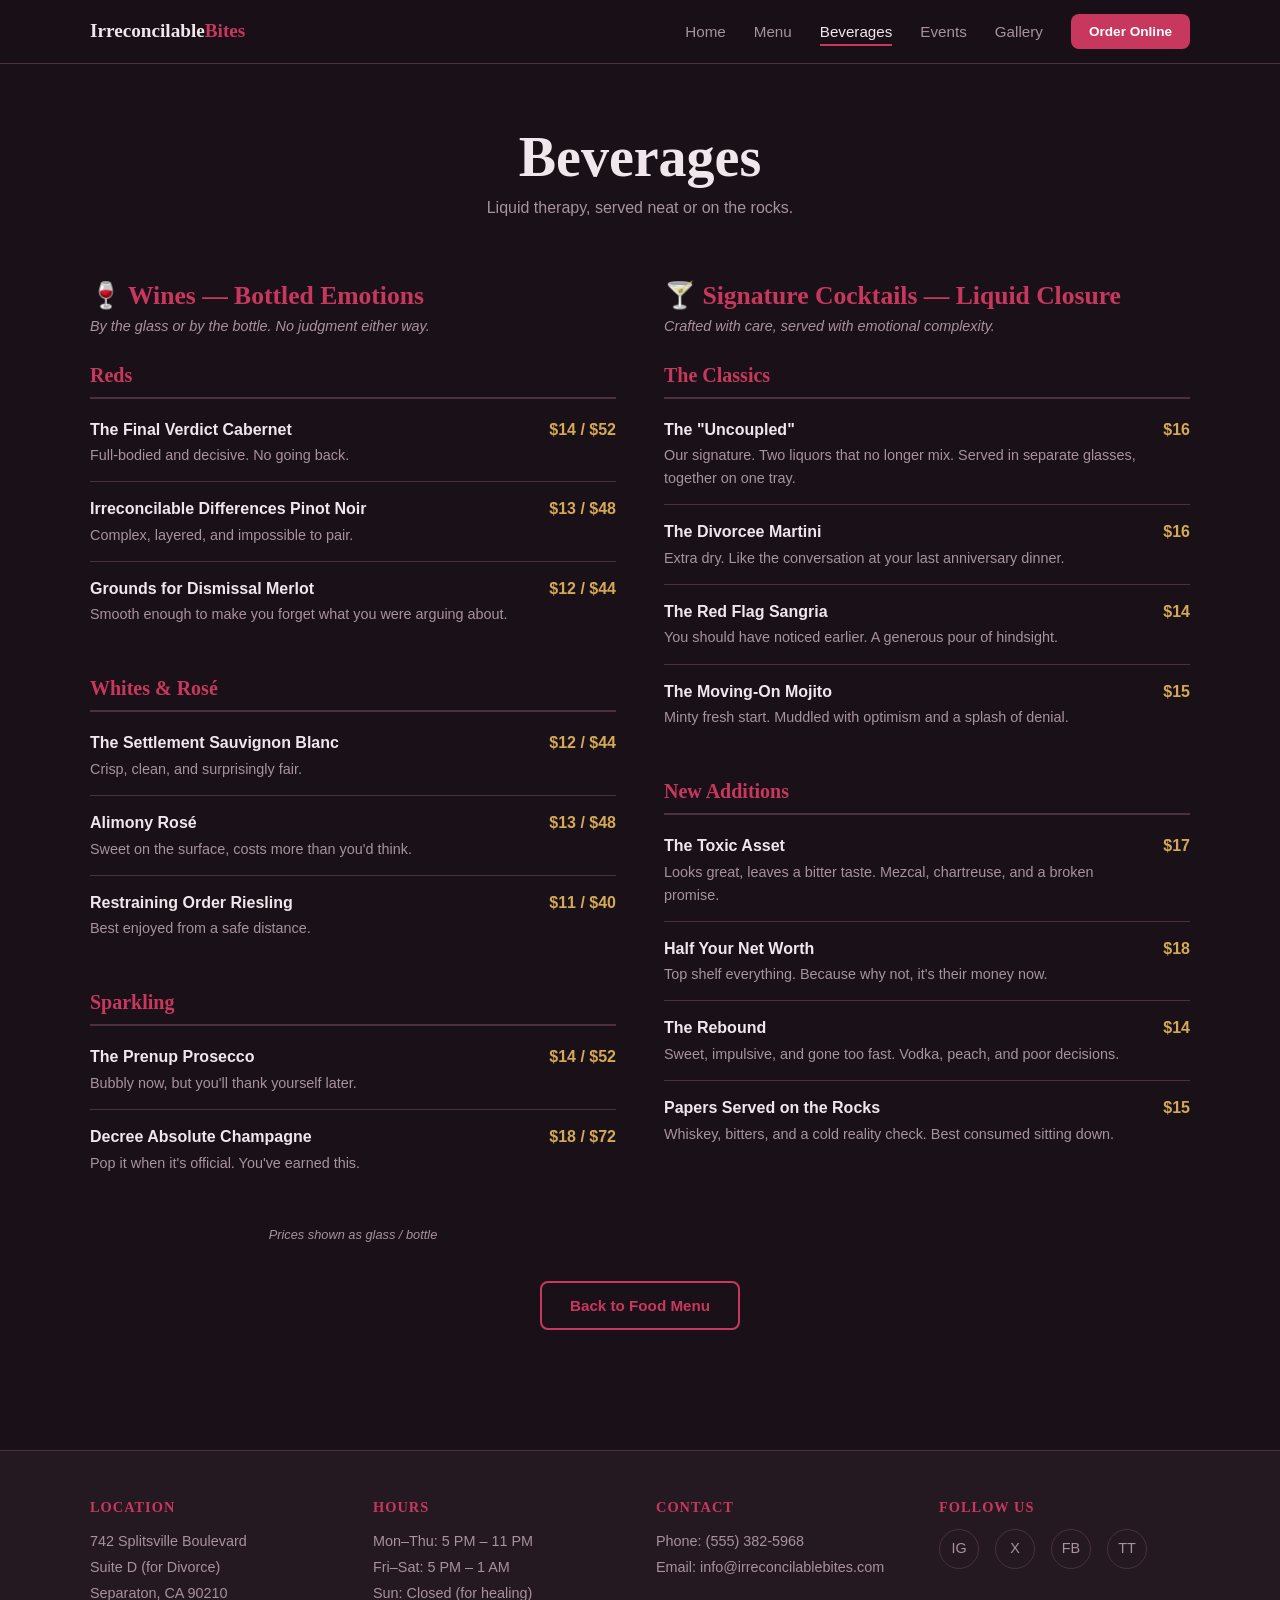
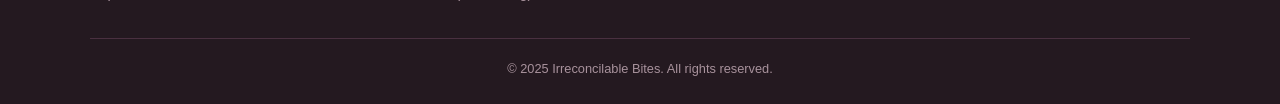
==== beverages.html @ c309c168 "feat: move full menu to home page and add beverages page Move the complete food menu from menu.html " ====
<!DOCTYPE html>
<html lang="en">
<head>
  <meta charset="UTF-8">
  <meta name="viewport" content="width=device-width, initial-scale=1.0">
  <title>Beverages — Irreconcilable Bites</title>
  <meta name="description" content="Divorce-themed wines and signature cocktails at Irreconcilable Bites. Drown your sorrows in style.">
  <link rel="stylesheet" href="css/styles.css">
</head>
<body>

  <a href="#main" class="skip-link">Skip to main content</a>

  <!-- ─── Navigation ──────────────────────────── -->
  <nav class="site-nav" aria-label="Main navigation">
    <div class="container site-nav__inner">
      <a href="index.html" class="site-nav__logo" aria-label="Irreconcilable Bites Home">
        Irreconcilable<span>Bites</span>
      </a>
      <button class="site-nav__toggle" aria-expanded="false" aria-controls="nav-menu" aria-label="Toggle navigation menu">
        <span></span><span></span><span></span>
      </button>
      <ul id="nav-menu" class="site-nav__menu" data-open="false" role="list">
        <li><a href="index.html" class="site-nav__link">Home</a></li>
        <li><a href="index.html#menu" class="site-nav__link">Menu</a></li>
        <li><a href="beverages.html" class="site-nav__link">Beverages</a></li>
        <li><a href="events.html" class="site-nav__link">Events</a></li>
        <li><a href="gallery.html" class="site-nav__link">Gallery</a></li>
        <li class="site-nav__order"><a href="#" class="btn btn--primary btn--sm" data-order-btn>Order Online</a></li>
      </ul>
    </div>
  </nav>

  <main id="main">

    <!-- Page Header -->
    <section class="section text-center">
      <div class="container">
        <h1>Beverages</h1>
        <p class="section-subtitle">Liquid therapy, served neat or on the rocks.</p>
      </div>
    </section>

    <!-- Beverages Two-Column Layout -->
    <section class="section" style="padding-top:0;">
      <div class="container">
        <div class="beverages-grid">

          <!-- Column 1: Wines -->
          <div class="beverages-column">
            <h2 class="beverages-column__title">&#127863; Wines &mdash; Bottled Emotions</h2>
            <p class="beverages-column__subtitle">By the glass or by the bottle. No judgment either way.</p>

            <div class="menu-sections">
              <div class="menu-section">
                <h3 class="menu-section__title">Reds</h3>
                <div class="menu-item">
                  <div class="menu-item__info">
                    <p class="menu-item__name">The Final Verdict Cabernet</p>
                    <p class="menu-item__desc">Full-bodied and decisive. No going back.</p>
                  </div>
                  <span class="menu-item__price">$14 / $52</span>
                </div>
                <div class="menu-item">
                  <div class="menu-item__info">
                    <p class="menu-item__name">Irreconcilable Differences Pinot Noir</p>
                    <p class="menu-item__desc">Complex, layered, and impossible to pair.</p>
                  </div>
                  <span class="menu-item__price">$13 / $48</span>
                </div>
                <div class="menu-item">
                  <div class="menu-item__info">
                    <p class="menu-item__name">Grounds for Dismissal Merlot</p>
                    <p class="menu-item__desc">Smooth enough to make you forget what you were arguing about.</p>
                  </div>
                  <span class="menu-item__price">$12 / $44</span>
                </div>
              </div>

              <div class="menu-section">
                <h3 class="menu-section__title">Whites &amp; Ros&eacute;</h3>
                <div class="menu-item">
                  <div class="menu-item__info">
                    <p class="menu-item__name">The Settlement Sauvignon Blanc</p>
                    <p class="menu-item__desc">Crisp, clean, and surprisingly fair.</p>
                  </div>
                  <span class="menu-item__price">$12 / $44</span>
                </div>
                <div class="menu-item">
                  <div class="menu-item__info">
                    <p class="menu-item__name">Alimony Ros&eacute;</p>
                    <p class="menu-item__desc">Sweet on the surface, costs more than you'd think.</p>
                  </div>
                  <span class="menu-item__price">$13 / $48</span>
                </div>
                <div class="menu-item">
                  <div class="menu-item__info">
                    <p class="menu-item__name">Restraining Order Riesling</p>
                    <p class="menu-item__desc">Best enjoyed from a safe distance.</p>
                  </div>
                  <span class="menu-item__price">$11 / $40</span>
                </div>
              </div>

              <div class="menu-section">
                <h3 class="menu-section__title">Sparkling</h3>
                <div class="menu-item">
                  <div class="menu-item__info">
                    <p class="menu-item__name">The Prenup Prosecco</p>
                    <p class="menu-item__desc">Bubbly now, but you'll thank yourself later.</p>
                  </div>
                  <span class="menu-item__price">$14 / $52</span>
                </div>
                <div class="menu-item">
                  <div class="menu-item__info">
                    <p class="menu-item__name">Decree Absolute Champagne</p>
                    <p class="menu-item__desc">Pop it when it's official. You've earned this.</p>
                  </div>
                  <span class="menu-item__price">$18 / $72</span>
                </div>
              </div>
            </div>

            <p class="beverages-note">Prices shown as glass / bottle</p>
          </div>

          <!-- Column 2: Signature Cocktails -->
          <div class="beverages-column">
            <h2 class="beverages-column__title">&#127864; Signature Cocktails &mdash; Liquid Closure</h2>
            <p class="beverages-column__subtitle">Crafted with care, served with emotional complexity.</p>

            <div class="menu-sections">
              <div class="menu-section">
                <h3 class="menu-section__title">The Classics</h3>
                <div class="menu-item">
                  <div class="menu-item__info">
                    <p class="menu-item__name">The "Uncoupled"</p>
                    <p class="menu-item__desc">Our signature. Two liquors that no longer mix. Served in separate glasses, together on one tray.</p>
                  </div>
                  <span class="menu-item__price">$16</span>
                </div>
                <div class="menu-item">
                  <div class="menu-item__info">
                    <p class="menu-item__name">The Divorcee Martini</p>
                    <p class="menu-item__desc">Extra dry. Like the conversation at your last anniversary dinner.</p>
                  </div>
                  <span class="menu-item__price">$16</span>
                </div>
                <div class="menu-item">
                  <div class="menu-item__info">
                    <p class="menu-item__name">The Red Flag Sangria</p>
                    <p class="menu-item__desc">You should have noticed earlier. A generous pour of hindsight.</p>
                  </div>
                  <span class="menu-item__price">$14</span>
                </div>
                <div class="menu-item">
                  <div class="menu-item__info">
                    <p class="menu-item__name">The Moving-On Mojito</p>
                    <p class="menu-item__desc">Minty fresh start. Muddled with optimism and a splash of denial.</p>
                  </div>
                  <span class="menu-item__price">$15</span>
                </div>
              </div>

              <div class="menu-section">
                <h3 class="menu-section__title">New Additions</h3>
                <div class="menu-item">
                  <div class="menu-item__info">
                    <p class="menu-item__name">The Toxic Asset</p>
                    <p class="menu-item__desc">Looks great, leaves a bitter taste. Mezcal, chartreuse, and a broken promise.</p>
                  </div>
                  <span class="menu-item__price">$17</span>
                </div>
                <div class="menu-item">
                  <div class="menu-item__info">
                    <p class="menu-item__name">Half Your Net Worth</p>
                    <p class="menu-item__desc">Top shelf everything. Because why not, it's their money now.</p>
                  </div>
                  <span class="menu-item__price">$18</span>
                </div>
                <div class="menu-item">
                  <div class="menu-item__info">
                    <p class="menu-item__name">The Rebound</p>
                    <p class="menu-item__desc">Sweet, impulsive, and gone too fast. Vodka, peach, and poor decisions.</p>
                  </div>
                  <span class="menu-item__price">$14</span>
                </div>
                <div class="menu-item">
                  <div class="menu-item__info">
                    <p class="menu-item__name">Papers Served on the Rocks</p>
                    <p class="menu-item__desc">Whiskey, bitters, and a cold reality check. Best consumed sitting down.</p>
                  </div>
                  <span class="menu-item__price">$15</span>
                </div>
              </div>
            </div>
          </div>

        </div><!-- /.beverages-grid -->

        <div class="text-center" style="margin-top:36px;">
          <a href="index.html#menu" class="btn btn--outline">Back to Food Menu</a>
        </div>
      </div>
    </section>

  </main>

  <!-- ─── Footer ──────────────────────────────── -->
  <footer class="site-footer">
    <div class="container">
      <div class="footer-grid">
        <div class="footer-col">
          <h4>Location</h4>
          <p>
            742 Splitsville Boulevard<br>
            Suite D (for Divorce)<br>
            Separaton, CA 90210
          </p>
        </div>
        <div class="footer-col">
          <h4>Hours</h4>
          <p>
            Mon&ndash;Thu: 5 PM &ndash; 11 PM<br>
            Fri&ndash;Sat: 5 PM &ndash; 1 AM<br>
            Sun: Closed (for healing)
          </p>
        </div>
        <div class="footer-col">
          <h4>Contact</h4>
          <p>
            Phone: (555) 382-5968<br>
            Email: info@irreconcilablebites.com
          </p>
        </div>
        <div class="footer-col">
          <h4>Follow Us</h4>
          <div class="footer-social">
            <a href="#" aria-label="Instagram">IG</a>
            <a href="#" aria-label="Twitter / X">X</a>
            <a href="#" aria-label="Facebook">FB</a>
            <a href="#" aria-label="TikTok">TT</a>
          </div>
        </div>
      </div>
      <div class="footer-bottom">
        <p>&copy; 2025 Irreconcilable Bites. All rights reserved.</p>
      </div>
    </div>
  </footer>

  <!-- ─── Order Online Modal ──────────────────── -->
  <div class="modal-overlay" id="order-modal" data-open="false" role="dialog" aria-modal="true" aria-labelledby="order-modal-title">
    <div class="modal">
      <button class="modal__close" aria-label="Close modal">&times;</button>
      <div class="modal__icon" aria-hidden="true">&#9878;</div>
      <h2 id="order-modal-title">Online Ordering</h2>
      <p>Online ordering is currently <strong>under litigation</strong>. Our lawyers and our delivery drivers are working through some things.</p>
      <button class="btn btn--primary" style="margin-top:12px;" onclick="document.getElementById('order-modal').setAttribute('data-open','false');document.body.style.overflow='';">Understood</button>
    </div>
  </div>

  <script src="js/main.js"></script>
</body>
</html>
---- css/styles.css ----
/* ===================================================
   Irreconcilable Bites — Global Stylesheet
   Mobile-first, CSS custom properties, dark & classy
   =================================================== */

/* --- CSS Variables / Theme --- */
:root {
  --color-bg: #1a1118;
  --color-bg-alt: #241920;
  --color-surface: #2e2028;
  --color-surface-hover: #3a2a33;
  --color-border: #4a3040;
  --color-text: #f0e6eb;
  --color-text-muted: #a8929c;
  --color-accent: #c8385e;
  --color-accent-hover: #e0476f;
  --color-accent-glow: rgba(200, 56, 94, 0.25);
  --color-gold: #d4a855;
  --color-success: #5cb85c;
  --font-heading: 'Georgia', 'Times New Roman', serif;
  --font-body: -apple-system, BlinkMacSystemFont, 'Segoe UI', Roboto, 'Helvetica Neue', Arial, sans-serif;
  --max-width: 1140px;
  --nav-height: 64px;
  --radius: 8px;
  --radius-lg: 12px;
  --shadow: 0 4px 24px rgba(0,0,0,.4);
  --shadow-sm: 0 2px 8px rgba(0,0,0,.3);
  --transition: .25s ease;
}

/* --- Reset & Base --- */
*, *::before, *::after { box-sizing: border-box; margin: 0; padding: 0; }

html {
  scroll-behavior: smooth;
  scroll-padding-top: calc(var(--nav-height) + 16px);
}

body {
  font-family: var(--font-body);
  background: var(--color-bg);
  color: var(--color-text);
  line-height: 1.6;
  -webkit-font-smoothing: antialiased;
  overflow-x: hidden;
}

img { max-width: 100%; display: block; }

a {
  color: var(--color-accent);
  text-decoration: none;
  transition: color var(--transition);
}
a:hover, a:focus-visible { color: var(--color-accent-hover); }

/* --- Skip Link --- */
.skip-link {
  position: absolute;
  top: -100%;
  left: 16px;
  background: var(--color-accent);
  color: #fff;
  padding: 8px 16px;
  border-radius: var(--radius);
  z-index: 10000;
  font-weight: 600;
  transition: top var(--transition);
}
.skip-link:focus {
  top: 8px;
}

/* --- Focus States --- */
:focus-visible {
  outline: 2px solid var(--color-accent);
  outline-offset: 2px;
}

/* --- Typography --- */
h1, h2, h3, h4, h5, h6 {
  font-family: var(--font-heading);
  line-height: 1.2;
  color: var(--color-text);
}
h1 { font-size: clamp(2rem, 5vw, 3.5rem); }
h2 { font-size: clamp(1.5rem, 4vw, 2.5rem); }
h3 { font-size: clamp(1.2rem, 3vw, 1.6rem); }

.section-subtitle {
  color: var(--color-text-muted);
  font-size: 1rem;
  margin-top: .25rem;
}

/* --- Layout Utilities --- */
.container {
  width: 100%;
  max-width: var(--max-width);
  margin: 0 auto;
  padding: 0 20px;
}

.section {
  padding: 60px 0;
}

.section--alt {
  background: var(--color-bg-alt);
}

.text-center { text-align: center; }

/* --- Buttons --- */
.btn {
  display: inline-flex;
  align-items: center;
  gap: 6px;
  padding: 12px 28px;
  border: none;
  border-radius: var(--radius);
  font-family: var(--font-body);
  font-size: .95rem;
  font-weight: 600;
  cursor: pointer;
  transition: all var(--transition);
  text-decoration: none;
  line-height: 1.4;
}

.btn--primary {
  background: var(--color-accent);
  color: #fff;
}
.btn--primary:hover, .btn--primary:focus-visible {
  background: var(--color-accent-hover);
  color: #fff;
  transform: translateY(-1px);
  box-shadow: 0 4px 16px var(--color-accent-glow);
}
.btn--primary:active { transform: translateY(0); }

.btn--outline {
  background: transparent;
  color: var(--color-accent);
  border: 2px solid var(--color-accent);
}
.btn--outline:hover, .btn--outline:focus-visible {
  background: var(--color-accent);
  color: #fff;
  transform: translateY(-1px);
}

.btn--ghost {
  background: transparent;
  color: var(--color-text-muted);
  padding: 8px 16px;
}
.btn--ghost:hover { color: var(--color-text); }

.btn--sm { padding: 8px 18px; font-size: .85rem; }

.btn-group {
  display: flex;
  flex-wrap: wrap;
  gap: 12px;
}

/* --- Navigation --- */
.site-nav {
  position: sticky;
  top: 0;
  z-index: 1000;
  background: rgba(26, 17, 24, .92);
  backdrop-filter: blur(12px);
  -webkit-backdrop-filter: blur(12px);
  border-bottom: 1px solid var(--color-border);
  height: var(--nav-height);
}

.site-nav__inner {
  display: flex;
  align-items: center;
  justify-content: space-between;
  height: 100%;
}

.site-nav__logo {
  font-family: var(--font-heading);
  font-size: 1.2rem;
  color: var(--color-text);
  font-weight: 700;
  white-space: nowrap;
}
.site-nav__logo span { color: var(--color-accent); }

.site-nav__toggle {
  display: flex;
  flex-direction: column;
  gap: 5px;
  background: none;
  border: none;
  cursor: pointer;
  padding: 8px;
  z-index: 1001;
}
.site-nav__toggle span {
  display: block;
  width: 24px;
  height: 2px;
  background: var(--color-text);
  transition: all var(--transition);
  border-radius: 2px;
}
.site-nav__toggle[aria-expanded="true"] span:nth-child(1) {
  transform: translateY(7px) rotate(45deg);
}
.site-nav__toggle[aria-expanded="true"] span:nth-child(2) { opacity: 0; }
.site-nav__toggle[aria-expanded="true"] span:nth-child(3) {
  transform: translateY(-7px) rotate(-45deg);
}

.site-nav__menu {
  list-style: none;
  position: fixed;
  top: var(--nav-height);
  left: 0;
  right: 0;
  bottom: 0;
  background: var(--color-bg);
  display: flex;
  flex-direction: column;
  align-items: center;
  justify-content: center;
  gap: 24px;
  transform: translateX(100%);
  transition: transform .3s ease;
}
.site-nav__menu[data-open="true"] {
  transform: translateX(0);
}

.site-nav__link {
  color: var(--color-text-muted);
  font-size: 1.1rem;
  font-weight: 500;
  padding: 4px 0;
  position: relative;
  transition: color var(--transition);
}
.site-nav__link::after {
  content: '';
  position: absolute;
  bottom: -2px;
  left: 0;
  width: 0;
  height: 2px;
  background: var(--color-accent);
  transition: width var(--transition);
}
.site-nav__link:hover,
.site-nav__link:focus-visible,
.site-nav__link[aria-current="page"] {
  color: var(--color-text);
}
.site-nav__link:hover::after,
.site-nav__link:focus-visible::after,
.site-nav__link[aria-current="page"]::after {
  width: 100%;
}

.site-nav__order {
  margin-top: 8px;
}

/* Desktop nav */
@media (min-width: 768px) {
  .site-nav__toggle { display: none; }

  .site-nav__menu {
    position: static;
    transform: none;
    flex-direction: row;
    background: none;
    gap: 28px;
  }

  .site-nav__link { font-size: .95rem; }
  .site-nav__order { margin-top: 0; }
}

/* --- Hero --- */
.hero {
  min-height: calc(85vh - var(--nav-height));
  display: flex;
  align-items: center;
  justify-content: center;
  text-align: center;
  padding: 60px 20px;
  position: relative;
  background:
    radial-gradient(ellipse at 30% 20%, var(--color-accent-glow) 0%, transparent 50%),
    radial-gradient(ellipse at 70% 80%, rgba(212, 168, 85, .08) 0%, transparent 50%),
    var(--color-bg);
}

.hero__content { max-width: 700px; }

.hero__tagline {
  font-family: var(--font-heading);
  font-style: italic;
  font-size: clamp(1rem, 2.5vw, 1.3rem);
  color: var(--color-gold);
  margin-bottom: 12px;
}

.hero__title {
  margin-bottom: 16px;
}

.hero__desc {
  color: var(--color-text-muted);
  font-size: 1.05rem;
  margin-bottom: 28px;
  max-width: 540px;
  margin-left: auto;
  margin-right: auto;
}

.hero__buttons {
  justify-content: center;
}

/* --- Cards --- */
.card {
  background: var(--color-surface);
  border: 1px solid var(--color-border);
  border-radius: var(--radius-lg);
  padding: 24px;
  transition: all var(--transition);
}
.card:hover {
  border-color: var(--color-accent);
  box-shadow: 0 0 0 1px var(--color-accent), var(--shadow);
}

/* --- Grid Layouts --- */
.grid { display: grid; gap: 20px; }
.grid--2 { grid-template-columns: 1fr; }
.grid--3 { grid-template-columns: 1fr; }
.grid--4 { grid-template-columns: repeat(2, 1fr); }

@media (min-width: 640px) {
  .grid--2 { grid-template-columns: repeat(2, 1fr); }
  .grid--3 { grid-template-columns: repeat(2, 1fr); }
}

@media (min-width: 900px) {
  .grid--3 { grid-template-columns: repeat(3, 1fr); }
  .grid--4 { grid-template-columns: repeat(4, 1fr); }
}

/* --- House Rules --- */
.rules-list {
  list-style: none;
  max-width: 640px;
  margin: 24px auto 0;
  counter-reset: rule;
}
.rules-list li {
  counter-increment: rule;
  padding: 16px 0;
  border-bottom: 1px solid var(--color-border);
  display: flex;
  gap: 14px;
  align-items: baseline;
}
.rules-list li::before {
  content: counter(rule);
  display: flex;
  align-items: center;
  justify-content: center;
  min-width: 32px;
  height: 32px;
  border-radius: 50%;
  background: var(--color-accent);
  color: #fff;
  font-weight: 700;
  font-size: .85rem;
}

/* --- Testimonials --- */
.testimonial {
  text-align: center;
  padding: 32px 24px;
}
.testimonial__text {
  font-style: italic;
  font-size: 1.05rem;
  margin-bottom: 16px;
  position: relative;
}
.testimonial__text::before {
  content: '\201C';
  font-size: 3rem;
  color: var(--color-accent);
  line-height: 0;
  vertical-align: -.4em;
  margin-right: 4px;
}
.testimonial__author {
  color: var(--color-gold);
  font-weight: 600;
}
.testimonial__stars {
  color: var(--color-gold);
  font-size: 1.1rem;
  margin-top: 4px;
}

/* --- Menu Page --- */
.menu-sections {
  margin-top: 24px;
}

.menu-section {
  margin-bottom: 36px;
}

.menu-section__title {
  font-family: var(--font-heading);
  font-size: 1.25rem;
  color: var(--color-accent);
  padding-bottom: 10px;
  margin-bottom: 4px;
  border-bottom: 2px solid var(--color-border);
}

.menu-item {
  padding: 14px 0;
  border-bottom: 1px solid var(--color-border);
  display: flex;
  justify-content: space-between;
  align-items: flex-start;
  gap: 16px;
}
.menu-item:last-child { border-bottom: none; }

.menu-item__info { flex: 1; }
.menu-item__name {
  font-weight: 600;
  color: var(--color-text);
}
.menu-item__desc {
  color: var(--color-text-muted);
  font-size: .9rem;
  margin-top: 2px;
}
.menu-item__price {
  color: var(--color-gold);
  font-weight: 700;
  white-space: nowrap;
}

/* --- Separate Checks Toggle --- */
.separate-checks-bar {
  display: flex;
  align-items: center;
  justify-content: center;
  gap: 12px;
  padding: 16px;
  margin-bottom: 24px;
  background: var(--color-surface);
  border: 1px solid var(--color-border);
  border-radius: var(--radius-lg);
}

.toggle-switch {
  position: relative;
  width: 52px;
  height: 28px;
}
.toggle-switch input {
  opacity: 0;
  width: 0;
  height: 0;
  position: absolute;
}
.toggle-switch__slider {
  position: absolute;
  inset: 0;
  background: var(--color-border);
  border-radius: 28px;
  cursor: pointer;
  transition: background var(--transition);
}
.toggle-switch__slider::before {
  content: '';
  position: absolute;
  width: 22px;
  height: 22px;
  left: 3px;
  bottom: 3px;
  background: #fff;
  border-radius: 50%;
  transition: transform var(--transition);
}
.toggle-switch input:checked + .toggle-switch__slider {
  background: var(--color-accent);
}
.toggle-switch input:checked + .toggle-switch__slider::before {
  transform: translateX(24px);
}
.toggle-switch input:focus-visible + .toggle-switch__slider {
  outline: 2px solid var(--color-accent);
  outline-offset: 2px;
}

/* Separate checks mode */
.menu-split {
  display: grid;
  grid-template-columns: 1fr;
  gap: 24px;
}

.menu-split--active {
  grid-template-columns: 1fr 1fr;
}

@media (max-width: 767px) {
  .menu-split--active {
    grid-template-columns: 1fr;
  }
}

.menu-split__column {
  display: none;
}
.menu-split--active .menu-split__column {
  display: block;
}
.menu-split--active .menu-split__column:first-child {
  display: block;
}

.split-label {
  display: none;
  text-align: center;
  padding: 10px;
  margin-bottom: 16px;
  background: var(--color-accent);
  color: #fff;
  border-radius: var(--radius);
  font-weight: 600;
  font-size: .9rem;
}
.menu-split--active .split-label { display: block; }

.mood-tag {
  display: none;
  font-size: .8rem;
  color: var(--color-gold);
  font-style: italic;
  margin-top: 2px;
}
.menu-split--active .mood-tag { display: block; }

/* --- Beverages Page --- */
.beverages-grid {
  display: grid;
  grid-template-columns: 1fr;
  gap: 40px;
}

@media (min-width: 768px) {
  .beverages-grid {
    grid-template-columns: 1fr 1fr;
    gap: 48px;
  }
}

.beverages-column__title {
  font-family: var(--font-heading);
  font-size: clamp(1.3rem, 3vw, 1.6rem);
  color: var(--color-accent);
  margin-bottom: 4px;
}

.beverages-column__subtitle {
  color: var(--color-text-muted);
  font-size: .9rem;
  font-style: italic;
  margin-bottom: 8px;
}

.beverages-note {
  color: var(--color-text-muted);
  font-size: .8rem;
  font-style: italic;
  margin-top: 16px;
  text-align: center;
}

/* --- Events Page --- */
.event-month {
  margin-bottom: 40px;
}
.event-month__title {
  font-family: var(--font-heading);
  color: var(--color-accent);
  font-size: 1.4rem;
  margin-bottom: 16px;
  padding-bottom: 8px;
  border-bottom: 2px solid var(--color-border);
}

.event-list {
  list-style: none;
}
.event-list li {
  padding: 12px 0;
  border-bottom: 1px solid var(--color-border);
  padding-left: 20px;
  position: relative;
}
.event-list li::before {
  content: '';
  position: absolute;
  left: 0;
  top: 20px;
  width: 8px;
  height: 8px;
  border-radius: 50%;
  background: var(--color-accent);
}
.event-list li:last-child { border-bottom: none; }

.event-list__name {
  font-weight: 600;
  color: var(--color-text);
}
.event-list__desc {
  color: var(--color-text-muted);
  font-size: .9rem;
}

.annual-event {
  margin-top: 40px;
  padding: 32px;
  background: linear-gradient(135deg, var(--color-surface), var(--color-bg-alt));
  border: 2px solid var(--color-gold);
  border-radius: var(--radius-lg);
  text-align: center;
}
.annual-event h3 {
  color: var(--color-gold);
  margin-bottom: 12px;
}

/* --- Gallery --- */
.gallery-filters {
  display: flex;
  flex-wrap: wrap;
  gap: 8px;
  justify-content: center;
  margin-bottom: 32px;
}

.filter-btn {
  padding: 8px 20px;
  border: 1px solid var(--color-border);
  border-radius: 999px;
  background: transparent;
  color: var(--color-text-muted);
  font-size: .9rem;
  cursor: pointer;
  transition: all var(--transition);
}
.filter-btn:hover,
.filter-btn[aria-pressed="true"] {
  background: var(--color-accent);
  color: #fff;
  border-color: var(--color-accent);
}

.gallery-grid {
  display: grid;
  grid-template-columns: repeat(2, 1fr);
  gap: 16px;
}

@media (min-width: 640px) {
  .gallery-grid { grid-template-columns: repeat(3, 1fr); }
}
@media (min-width: 900px) {
  .gallery-grid { grid-template-columns: repeat(4, 1fr); }
}

.gallery-item {
  border-radius: var(--radius-lg);
  overflow: hidden;
  cursor: pointer;
  position: relative;
  aspect-ratio: 4/3;
  background: var(--color-surface);
  border: 1px solid var(--color-border);
  transition: all var(--transition);
}
.gallery-item:hover {
  transform: scale(1.02);
  border-color: var(--color-accent);
}
.gallery-item svg {
  width: 100%;
  height: 100%;
}
.gallery-item__overlay {
  position: absolute;
  bottom: 0;
  left: 0;
  right: 0;
  padding: 12px;
  background: linear-gradient(transparent, rgba(0,0,0,.8));
  color: #fff;
  font-size: .85rem;
  opacity: 0;
  transition: opacity var(--transition);
}
.gallery-item:hover .gallery-item__overlay,
.gallery-item:focus-visible .gallery-item__overlay {
  opacity: 1;
}

/* Hide items that don't match the current filter */
.gallery-item[data-hidden="true"] {
  display: none;
}

/* --- Lightbox --- */
.lightbox {
  position: fixed;
  inset: 0;
  z-index: 2000;
  background: rgba(0,0,0,.9);
  display: flex;
  align-items: center;
  justify-content: center;
  flex-direction: column;
  gap: 16px;
  padding: 24px;
  opacity: 0;
  pointer-events: none;
  transition: opacity .3s ease;
}
.lightbox[data-open="true"] {
  opacity: 1;
  pointer-events: auto;
}

.lightbox__content {
  max-width: 720px;
  width: 100%;
  border-radius: var(--radius-lg);
  overflow: hidden;
  background: var(--color-surface);
}
.lightbox__content svg {
  width: 100%;
  height: auto;
}

.lightbox__caption {
  color: var(--color-text);
  font-size: 1rem;
  text-align: center;
  padding: 16px;
}

.lightbox__close {
  position: absolute;
  top: 20px;
  right: 20px;
  background: none;
  border: none;
  color: #fff;
  font-size: 2rem;
  cursor: pointer;
  width: 48px;
  height: 48px;
  display: flex;
  align-items: center;
  justify-content: center;
  border-radius: 50%;
  transition: background var(--transition);
}
.lightbox__close:hover { background: rgba(255,255,255,.1); }

.lightbox__nav {
  position: absolute;
  top: 50%;
  transform: translateY(-50%);
  background: rgba(255,255,255,.1);
  border: none;
  color: #fff;
  font-size: 1.8rem;
  cursor: pointer;
  width: 48px;
  height: 48px;
  border-radius: 50%;
  display: flex;
  align-items: center;
  justify-content: center;
  transition: background var(--transition);
}
.lightbox__nav:hover { background: rgba(255,255,255,.2); }
.lightbox__nav--prev { left: 16px; }
.lightbox__nav--next { right: 16px; }

/* --- Modal --- */
.modal-overlay {
  position: fixed;
  inset: 0;
  z-index: 3000;
  background: rgba(0,0,0,.7);
  display: flex;
  align-items: center;
  justify-content: center;
  padding: 24px;
  opacity: 0;
  pointer-events: none;
  transition: opacity .3s ease;
}
.modal-overlay[data-open="true"] {
  opacity: 1;
  pointer-events: auto;
}

.modal {
  background: var(--color-surface);
  border: 1px solid var(--color-border);
  border-radius: var(--radius-lg);
  padding: 32px;
  max-width: 500px;
  width: 100%;
  position: relative;
  text-align: center;
}

.modal__close {
  position: absolute;
  top: 12px;
  right: 12px;
  background: none;
  border: none;
  color: var(--color-text-muted);
  font-size: 1.5rem;
  cursor: pointer;
  width: 36px;
  height: 36px;
  display: flex;
  align-items: center;
  justify-content: center;
  border-radius: 50%;
  transition: all var(--transition);
}
.modal__close:hover { color: var(--color-text); background: var(--color-surface-hover); }

.modal__icon {
  font-size: 3rem;
  margin-bottom: 12px;
}

.modal h2 {
  font-size: 1.4rem;
  margin-bottom: 12px;
}

.modal p {
  color: var(--color-text-muted);
  margin-bottom: 20px;
}

/* --- Reservation Modal --- */
.reservation-form {
  text-align: left;
}
.reservation-form .form-group {
  margin-bottom: 16px;
}
.reservation-form label {
  display: block;
  margin-bottom: 4px;
  font-size: .9rem;
  color: var(--color-text-muted);
}
.reservation-form input,
.reservation-form select {
  width: 100%;
  padding: 10px 14px;
  background: var(--color-bg);
  border: 1px solid var(--color-border);
  border-radius: var(--radius);
  color: var(--color-text);
  font-size: .95rem;
  font-family: var(--font-body);
  transition: border-color var(--transition);
}
.reservation-form input:focus,
.reservation-form select:focus {
  border-color: var(--color-accent);
  outline: none;
}
.reservation-form input.invalid {
  border-color: #e74c3c;
}
.form-error {
  color: #e74c3c;
  font-size: .8rem;
  margin-top: 4px;
  display: none;
}
.form-error.visible { display: block; }

.reservation-success {
  display: none;
}
.reservation-success.visible {
  display: block;
}

/* --- Footer --- */
.site-footer {
  background: var(--color-bg-alt);
  border-top: 1px solid var(--color-border);
  padding: 48px 0 24px;
  margin-top: 60px;
}

.footer-grid {
  display: grid;
  grid-template-columns: 1fr;
  gap: 32px;
  margin-bottom: 32px;
}

@media (min-width: 640px) {
  .footer-grid { grid-template-columns: repeat(2, 1fr); }
}
@media (min-width: 900px) {
  .footer-grid { grid-template-columns: repeat(4, 1fr); }
}

.footer-col h4 {
  font-size: .9rem;
  text-transform: uppercase;
  letter-spacing: 1px;
  color: var(--color-accent);
  margin-bottom: 12px;
}

.footer-col p,
.footer-col li {
  color: var(--color-text-muted);
  font-size: .9rem;
  line-height: 1.8;
}
.footer-col ul { list-style: none; }
.footer-col a { color: var(--color-text-muted); }
.footer-col a:hover { color: var(--color-accent); }

.footer-social {
  display: flex;
  gap: 16px;
  margin-top: 8px;
}
.footer-social a {
  display: flex;
  align-items: center;
  justify-content: center;
  width: 40px;
  height: 40px;
  border-radius: 50%;
  border: 1px solid var(--color-border);
  color: var(--color-text-muted);
  font-size: .9rem;
  transition: all var(--transition);
}
.footer-social a:hover {
  border-color: var(--color-accent);
  color: var(--color-accent);
  background: var(--color-accent-glow);
}

.footer-bottom {
  border-top: 1px solid var(--color-border);
  padding-top: 20px;
  text-align: center;
  color: var(--color-text-muted);
  font-size: .8rem;
}

/* --- Print Styles --- */
@media print {
  .site-nav, .site-footer, .btn, .gallery-filters, .separate-checks-bar,
  .skip-link, .modal-overlay, .lightbox { display: none !important; }

  body {
    background: #fff;
    color: #000;
  }
  h1, h2, h3, h4, h5, h6 { color: #000; }
  .event-month__title { color: #333; border-color: #999; }
  .event-list li::before { background: #333; }
  .annual-event { border-color: #999; background: #f9f9f9; }
  .section { padding: 20px 0; }

  @page { margin: 2cm; }
}

/* --- Animations --- */
@keyframes fadeInUp {
  from { opacity: 0; transform: translateY(20px); }
  to { opacity: 1; transform: translateY(0); }
}

.animate-in {
  opacity: 0;
  animation: fadeInUp .5s ease forwards;
}
.animate-in:nth-child(2) { animation-delay: .1s; }
.animate-in:nth-child(3) { animation-delay: .2s; }
.animate-in:nth-child(4) { animation-delay: .3s; }
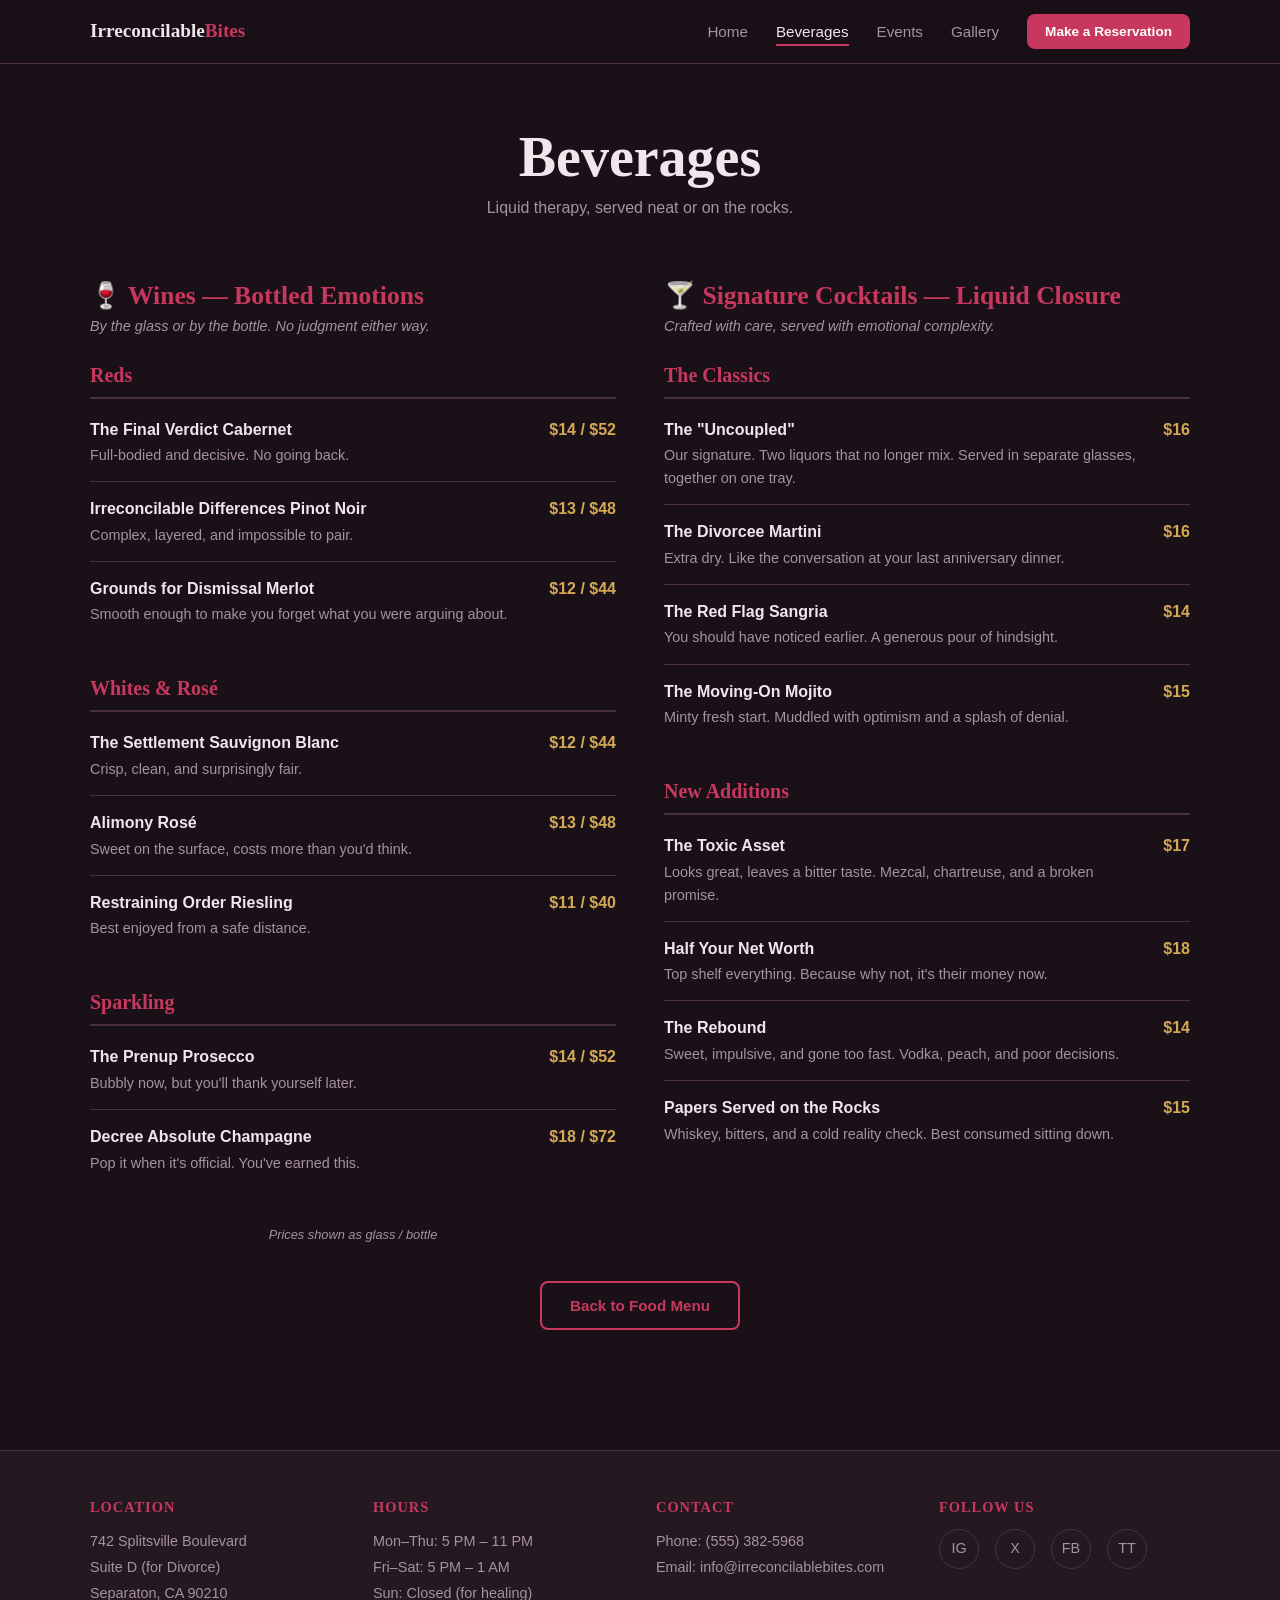
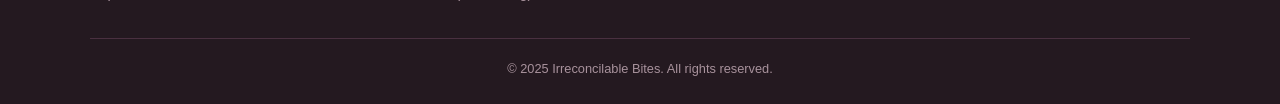
==== commit 8436d771: "feat: remove About section, drop Menu from nav, add reservation button Remove the "About the Experie" ====
--- a/beverages.html
+++ b/beverages.html
@@ -22,11 +22,10 @@
       </button>
       <ul id="nav-menu" class="site-nav__menu" data-open="false" role="list">
         <li><a href="index.html" class="site-nav__link">Home</a></li>
-        <li><a href="index.html#menu" class="site-nav__link">Menu</a></li>
         <li><a href="beverages.html" class="site-nav__link">Beverages</a></li>
         <li><a href="events.html" class="site-nav__link">Events</a></li>
         <li><a href="gallery.html" class="site-nav__link">Gallery</a></li>
-        <li class="site-nav__order"><a href="#" class="btn btn--primary btn--sm" data-order-btn>Order Online</a></li>
+        <li class="site-nav__order"><button class="btn btn--primary btn--sm" data-reservation-btn>Make a Reservation</button></li>
       </ul>
     </div>
   </nav>
@@ -260,6 +259,65 @@
     </div>
   </div>
 
+  <!-- ─── Reservation Modal ───────────────────── -->
+  <div class="modal-overlay" id="reservation-modal" data-open="false" role="dialog" aria-modal="true" aria-labelledby="res-modal-title">
+    <div class="modal" style="text-align:left;">
+      <button class="modal__close" aria-label="Close modal">&times;</button>
+      <h2 id="res-modal-title" style="text-align:center;">Make a Reservation</h2>
+      <p style="text-align:center; margin-bottom:20px;">Tables for one are our specialty.</p>
+      <form id="reservation-form" class="reservation-form" novalidate>
+        <div class="form-group">
+          <label for="res-name">Name</label>
+          <input type="text" id="res-name" required placeholder="Your name (not your ex's)">
+          <p class="form-error">Please enter your name.</p>
+        </div>
+        <div class="form-group">
+          <label for="res-email">Email</label>
+          <input type="email" id="res-email" required placeholder="you@freedom.com">
+          <p class="form-error">Please enter a valid email.</p>
+        </div>
+        <div class="form-group">
+          <label for="res-date">Date</label>
+          <input type="date" id="res-date" required>
+          <p class="form-error">Please select a date.</p>
+        </div>
+        <div class="form-group">
+          <label for="res-guests">Party Size</label>
+          <select id="res-guests" required>
+            <option value="">Select...</option>
+            <option value="1">1 (Recommended)</option>
+            <option value="2">2 (We won't judge)</option>
+            <option value="3-4">3-4</option>
+            <option value="5+">5+ (Support group?)</option>
+          </select>
+          <p class="form-error">Please select a party size.</p>
+        </div>
+        <div class="form-group">
+          <label for="res-occasion">Occasion</label>
+          <select id="res-occasion">
+            <option value="">Prefer not to say</option>
+            <option value="finalization">Finalization Celebration</option>
+            <option value="healing">Healing Dinner</option>
+            <option value="rebound">Rebound Date</option>
+            <option value="custody">Post-Custody Hearing</option>
+            <option value="birthday">Birthday (Solo)</option>
+            <option value="other">Other (It's complicated)</option>
+          </select>
+        </div>
+        <button type="submit" class="btn btn--primary" style="width:100%; justify-content:center; margin-top:8px;">Submit Reservation</button>
+      </form>
+      <div class="reservation-success">
+        <div style="text-align:center;">
+          <div class="modal__icon" aria-hidden="true">&#9878;</div>
+          <h3>Reservation Pending Arbitration</h3>
+          <p style="margin-top:12px;">Your reservation has been submitted and is currently <strong>pending arbitration</strong>. A mediator (host) will contact you within 24&ndash;48 business hours to finalize seating arrangements.</p>
+          <p style="font-size:.85rem; color:var(--color-text-muted); margin-top:8px;">Confirmation number: DIV-2025-&#8203;4829</p>
+          <button class="btn btn--primary" style="margin-top:16px;" onclick="document.getElementById('reservation-modal').setAttribute('data-open','false');document.body.style.overflow='';">Close</button>
+        </div>
+      </div>
+    </div>
+  </div>
+
   <script src="js/main.js"></script>
 </body>
 </html>
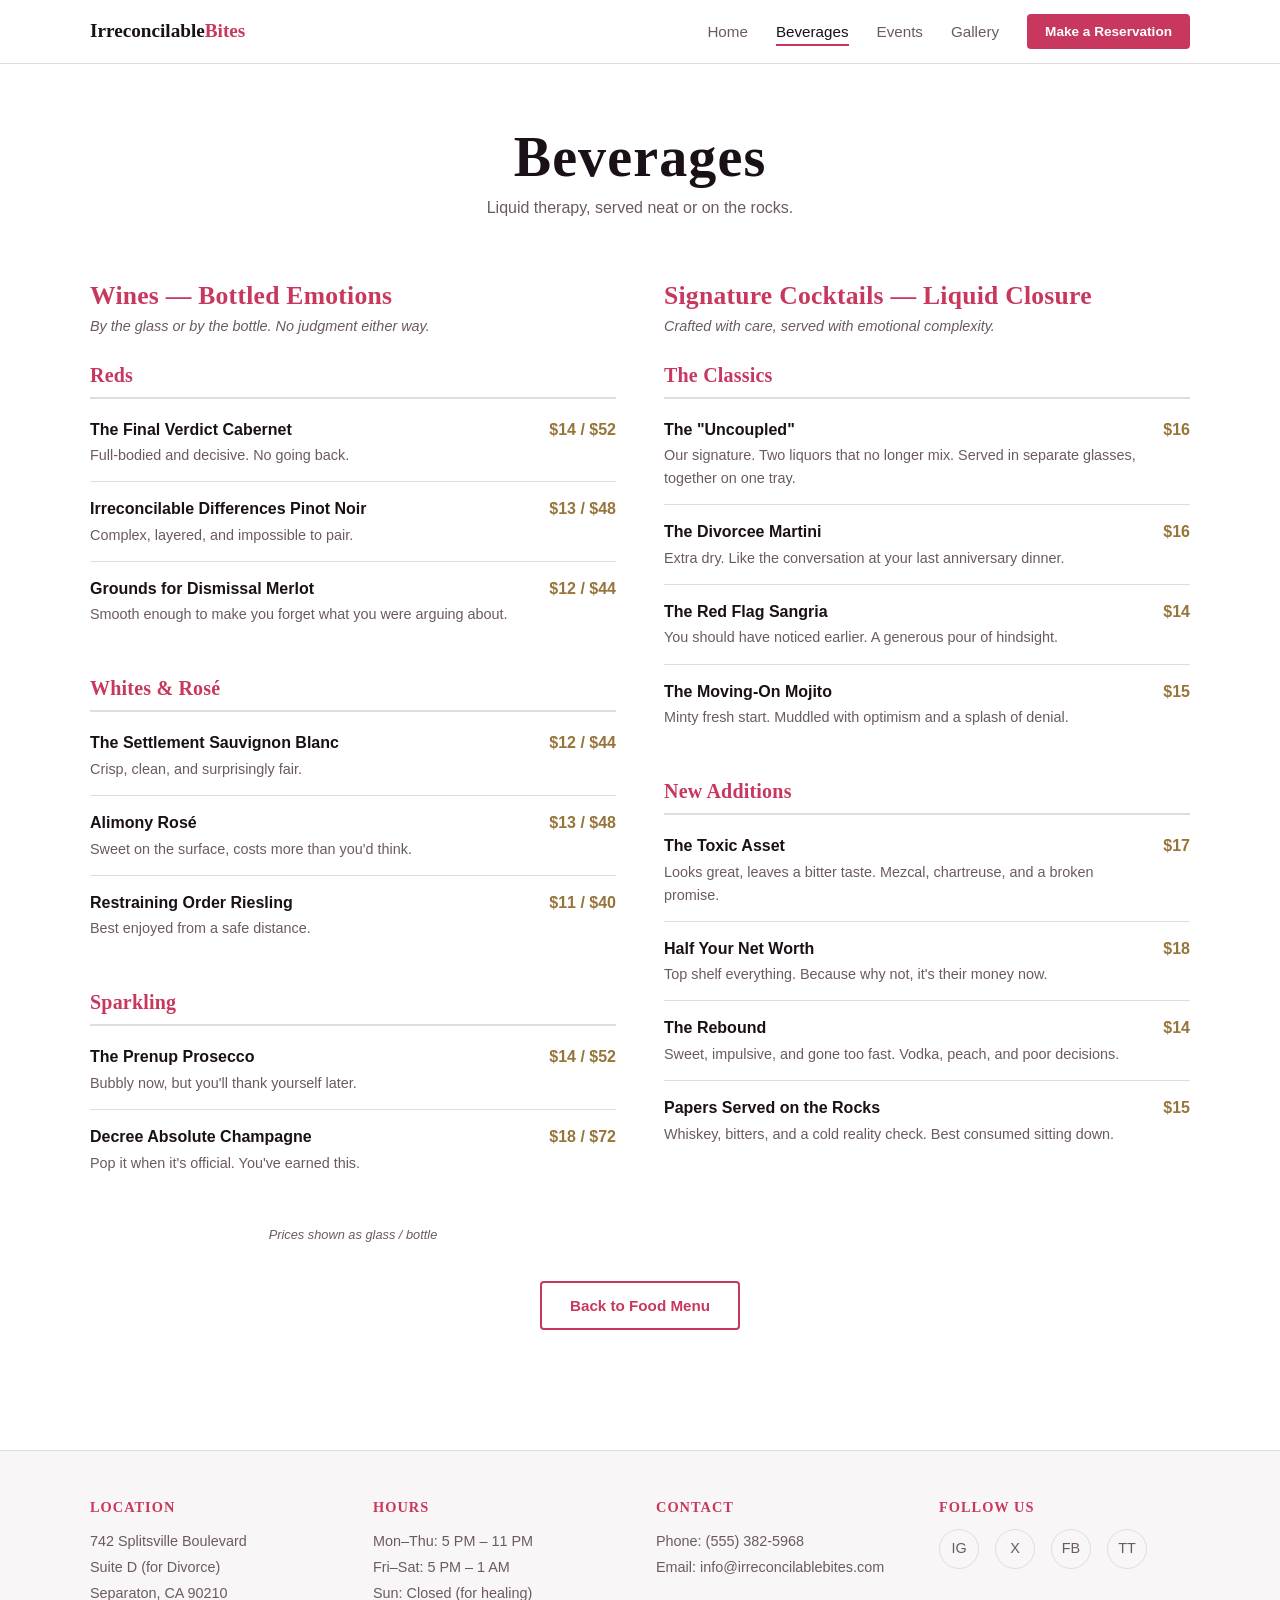
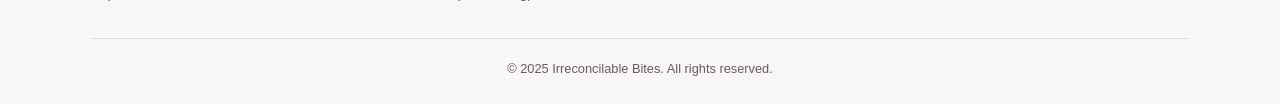
==== commit 792637f4: "Remove emojis from titles/headers and reduce hero height by 40% Strip emoji HTML entities from menu " ====
--- a/beverages.html
+++ b/beverages.html
@@ -47,7 +47,7 @@
 
           <!-- Column 1: Wines -->
           <div class="beverages-column">
-            <h2 class="beverages-column__title">&#127863; Wines &mdash; Bottled Emotions</h2>
+            <h2 class="beverages-column__title">Wines &mdash; Bottled Emotions</h2>
             <p class="beverages-column__subtitle">By the glass or by the bottle. No judgment either way.</p>
 
             <div class="menu-sections">
@@ -125,7 +125,7 @@
 
           <!-- Column 2: Signature Cocktails -->
           <div class="beverages-column">
-            <h2 class="beverages-column__title">&#127864; Signature Cocktails &mdash; Liquid Closure</h2>
+            <h2 class="beverages-column__title">Signature Cocktails &mdash; Liquid Closure</h2>
             <p class="beverages-column__subtitle">Crafted with care, served with emotional complexity.</p>
 
             <div class="menu-sections">
--- a/css/styles.css
+++ b/css/styles.css
@@ -1,30 +1,30 @@
 /* ===================================================
    Irreconcilable Bites — Global Stylesheet
-   Mobile-first, CSS custom properties, dark & classy
+   Mobile-first, CSS custom properties, elegant & refined
    =================================================== */
 
 /* --- CSS Variables / Theme --- */
 :root {
-  --color-bg: #1a1118;
-  --color-bg-alt: #241920;
-  --color-surface: #2e2028;
-  --color-surface-hover: #3a2a33;
-  --color-border: #4a3040;
-  --color-text: #f0e6eb;
-  --color-text-muted: #a8929c;
+  --color-bg: #ffffff;
+  --color-bg-alt: #f8f6f7;
+  --color-surface: #ffffff;
+  --color-surface-hover: #f2eff0;
+  --color-border: #e2dce0;
+  --color-text: #1a1118;
+  --color-text-muted: #6b5a62;
   --color-accent: #c8385e;
-  --color-accent-hover: #e0476f;
-  --color-accent-glow: rgba(200, 56, 94, 0.25);
-  --color-gold: #d4a855;
+  --color-accent-hover: #a82d4d;
+  --color-accent-glow: rgba(200, 56, 94, 0.08);
+  --color-gold: #96753a;
   --color-success: #5cb85c;
   --font-heading: 'Georgia', 'Times New Roman', serif;
   --font-body: -apple-system, BlinkMacSystemFont, 'Segoe UI', Roboto, 'Helvetica Neue', Arial, sans-serif;
   --max-width: 1140px;
   --nav-height: 64px;
-  --radius: 8px;
-  --radius-lg: 12px;
-  --shadow: 0 4px 24px rgba(0,0,0,.4);
-  --shadow-sm: 0 2px 8px rgba(0,0,0,.3);
+  --radius: 4px;
+  --radius-lg: 8px;
+  --shadow: 0 4px 24px rgba(0,0,0,.08);
+  --shadow-sm: 0 2px 8px rgba(0,0,0,.06);
   --transition: .25s ease;
 }
 
@@ -82,8 +82,9 @@
   font-family: var(--font-heading);
   line-height: 1.2;
   color: var(--color-text);
-}
-h1 { font-size: clamp(2rem, 5vw, 3.5rem); }
+  letter-spacing: .01em;
+}
+h1 { font-size: clamp(2rem, 5vw, 3.5rem); letter-spacing: .02em; }
 h2 { font-size: clamp(1.5rem, 4vw, 2.5rem); }
 h3 { font-size: clamp(1.2rem, 3vw, 1.6rem); }
 
@@ -171,7 +172,7 @@
   position: sticky;
   top: 0;
   z-index: 1000;
-  background: rgba(26, 17, 24, .92);
+  background: rgba(255, 255, 255, .92);
   backdrop-filter: blur(12px);
   -webkit-backdrop-filter: blur(12px);
   border-bottom: 1px solid var(--color-border);
@@ -291,16 +292,16 @@
 
 /* --- Hero --- */
 .hero {
-  min-height: calc(85vh - var(--nav-height));
+  min-height: calc(51vh - var(--nav-height));
   display: flex;
   align-items: center;
   justify-content: center;
   text-align: center;
-  padding: 60px 20px;
+  padding: 36px 20px;
   position: relative;
   background:
     radial-gradient(ellipse at 30% 20%, var(--color-accent-glow) 0%, transparent 50%),
-    radial-gradient(ellipse at 70% 80%, rgba(212, 168, 85, .08) 0%, transparent 50%),
+    radial-gradient(ellipse at 70% 80%, rgba(150, 117, 58, .04) 0%, transparent 50%),
     var(--color-bg);
 }
 
@@ -341,7 +342,7 @@
 }
 .card:hover {
   border-color: var(--color-accent);
-  box-shadow: 0 0 0 1px var(--color-accent), var(--shadow);
+  box-shadow: 0 0 0 1px var(--color-accent), 0 8px 32px rgba(200, 56, 94, .08);
 }
 
 /* --- Grid Layouts --- */
@@ -504,6 +505,7 @@
   background: #fff;
   border-radius: 50%;
   transition: transform var(--transition);
+  box-shadow: 0 1px 3px rgba(0,0,0,.2);
 }
 .toggle-switch input:checked + .toggle-switch__slider {
   background: var(--color-accent);
@@ -647,8 +649,8 @@
 .annual-event {
   margin-top: 40px;
   padding: 32px;
-  background: linear-gradient(135deg, var(--color-surface), var(--color-bg-alt));
-  border: 2px solid var(--color-gold);
+  background: var(--color-bg-alt);
+  border: 1px solid var(--color-border);
   border-radius: var(--radius-lg);
   text-align: center;
 }
@@ -863,7 +865,7 @@
   border-radius: 50%;
   transition: all var(--transition);
 }
-.modal__close:hover { color: var(--color-text); background: var(--color-surface-hover); }
+.modal__close:hover { color: var(--color-text); background: var(--color-bg-alt); }
 
 .modal__icon {
   font-size: 3rem;
@@ -897,7 +899,7 @@
 .reservation-form select {
   width: 100%;
   padding: 10px 14px;
-  background: var(--color-bg);
+  background: var(--color-bg-alt);
   border: 1px solid var(--color-border);
   border-radius: var(--radius);
   color: var(--color-text);
@@ -987,8 +989,8 @@
 }
 .footer-social a:hover {
   border-color: var(--color-accent);
-  color: var(--color-accent);
-  background: var(--color-accent-glow);
+  color: #fff;
+  background: var(--color-accent);
 }
 
 .footer-bottom {
